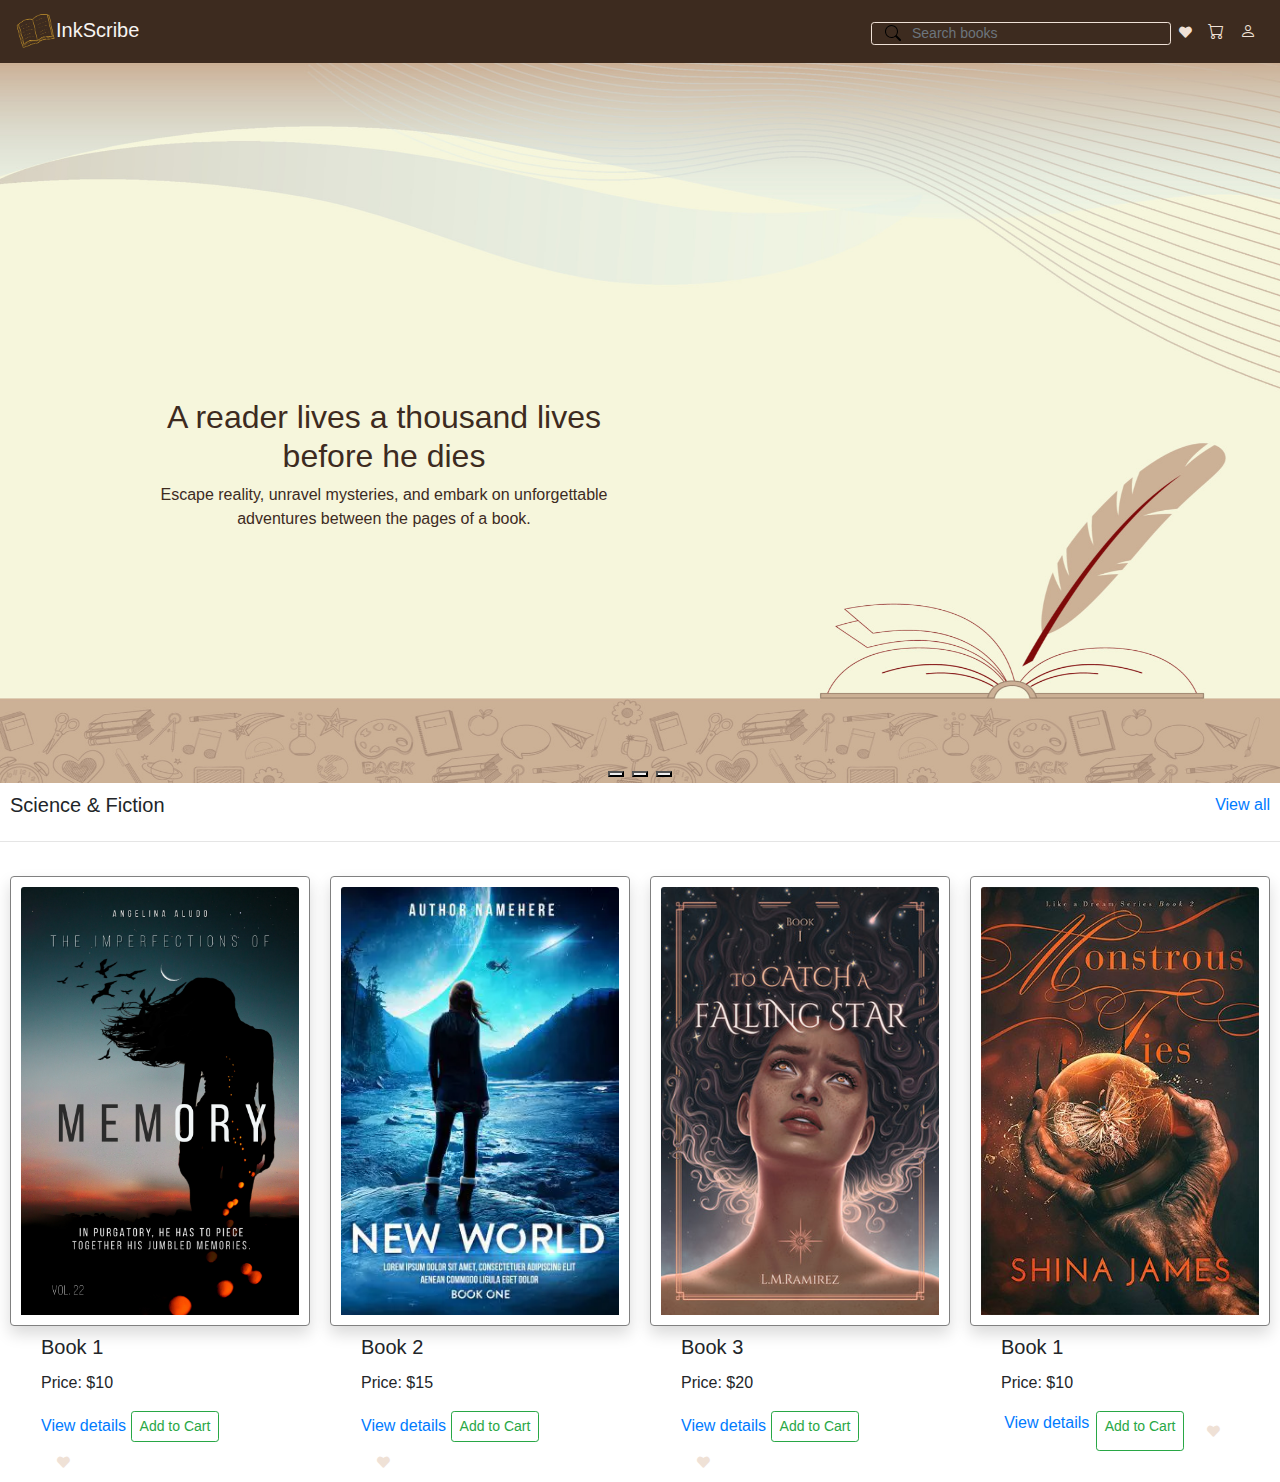
==== landing.html @ 9bfc3b3e "Updated:cards" ====
<!DOCTYPE html>
<html>
  <head>
    <title>eBook Store</title>
    <link
      rel="stylesheet"
      href="https://cdn.jsdelivr.net/npm/bootstrap-icons@1.5.0/font/bootstrap-icons.css"
    />

    <link
      rel="stylesheet"
      href="https://maxcdn.bootstrapcdn.com/bootstrap/4.5.2/css/bootstrap.min.css"
    />
    <link
      rel="stylesheet"
      href="https://cdnjs.cloudflare.com/ajax/libs/font-awesome/5.15.3/css/all.min.css"
    />
    <script src="https://ajax.googleapis.com/ajax/libs/jquery/3.5.1/jquery.min.js"></script>
    <script src="https://cdnjs.cloudflare.com/ajax/libs/popper.js/1.16.0/umd/popper.min.js"></script>
    <script src="https://maxcdn.bootstrapcdn.com/bootstrap/4.5.2/js/bootstrap.min.js"></script>
    <script src="assets/js/landing.js"></script>
    <link rel="stylesheet" href="css/landing.css" />
  </head>
  <body>
    <header>
      <nav class="navbar navbar-expand-md navbar-custom align-items-center">
        <a class="navbar-brand" href="#">
            <img src="images/bk.gif" class="navbar-image navbar-brand">InkScribe</a>
        <button
          class="navbar-toggler"
          type="button"
          data-toggle="collapse"
          data-target="#collapsibleNavbar"
        >
          <span class="navbar-toggler-icon"></span>
        </button>
        <div
          class="collapse navbar-collapse justify-content-end"
          id="collapsibleNavbar"
        >
          <ul class="navbar-nav">
            <li class="nav-item">
              <div class="dropdown">
                <form class="form-inline my-2 my-lg-0">
                  <div class="input-group mx-auto" style="width: 300px; padding-top: 10px;">
                    <input class="form-control form-control-sm align-self-center input-height input-width" type="text" placeholder="Search books" aria-label="Search">
                  </div>
                </form>
              </div>
            </li>
            <li class="nav-item">
              <a class="nav-link" href="#"
                ><i class="fas fa-heart navbar-icon navbar-icon-heart"></i
              ></a
            </li>
            <li class="nav-item">
              <a class="nav-link" href="#"
                ><i class="bi bi-cart navbar-icon navbar-icon-cart"></i
              ></a>
            </li>
            <li class="nav-item">
              <a class="nav-link" href="#"
                ><i class="bi bi-person navbar-icon navbar-icon-user"></i
              ></a>
            </li>
          </ul>
        </div>
      </nav>
    </header>
    <div id="carouselExampleCaptions" class="carousel slide" data-ride="carousel">
      <div class="carousel-indicators indicator-item">
        <button type="button" class="m-1" data-bs-target="#carouselExampleCaptions" data-bs-slide-to="0" class="active" aria-current="true" aria-label="Slide 1"></button>
        <button type="button" class="m-1" data-bs-target="#carouselExampleCaptions" data-bs-slide-to="1" aria-label="Slide 2"></button>
        <button type="button" class="m-1" data-bs-target="#carouselExampleCaptions" data-bs-slide-to="2" aria-label="Slide 3"></button>
      </div>
      <div class="carousel-inner">
        <div class="carousel-item active car-item align-content-center ">
          <img src="images/back_bk.jpg" class="d-block w-100 car-image " alt="...">
          <div class="carousel-caption  w-60 justify-content-start c-dark">
            <h2 class="c-dark">A reader lives a thousand lives before he dies</h2>
            <p class="c-dark"> Escape reality, unravel mysteries, and embark on unforgettable adventures between the pages of a book.</p>
          </div>
        </div>
        <div class="carousel-item car-item ">
          <img src="images/back_bk.jpg" class="d-block w-100 car-image " alt="...">
          <div class="carousel-caption  w-60 justify-content-start c-dark">
            <h2 class="c-dark">Bookworm's Paradise: Where imagination knows no bounds.</h2>
            <p class="c-dark">Unleash your imagination, dive into captivating stories, and experience the magic of reading. Discover a bookworm's paradise.</p>
          </div>
        </div>
        <div class="carousel-item car-item ">
          <img src="images/back_bk.jpg" class="d-block w-100 car-image" alt="...">
          <div class="carousel-caption w-60 justify-content-start c-dark">
            <h2 class="c-dark">Literary Delight: Let the words be your sweet escape.</h2>
            <p class="c-dark cl">Discover the magic of literature, where words ignite your imagination and transport you to extraordinary realms of adventure and emotion.</p>
          </div>
        </div>
      </div>
     
      </div>
    </div>
    <div class="cat-item"><h5>Science & Fiction</h5> <a href="#">View all</a></div>
    <hr>
    <div class="row no-gutters">
      <div class="col-md-3 mx-md-auto m-2">
        <div class="card shadow">
          <img src="images/book1.jpg" class="card-img-top" alt="Book 1">
          <div class="card-body">
            <h5 class="card-title">Book 1</h5>
            <p class="card-text">Price: $10</p>
            <a href="#">View details</a>
            <a href="#" class="btn btn-outline-success  btn-sm">Add to Cart</a>
             <a class="nav-link" href="#"
                ><i class="fas fa-heart navbar-icon navbar-icon-heart"></i
              ></a>
          </div>
        </div>
      </div>
      <div class="col-md-3 mx-md-auto m-2">
        <div class="card shadow">
          <img src="images/book2.webp" class="card-img-top" alt="Book 2">
          <div class="card-body">
            <h5 class="card-title">Book 2</h5>
            <p class="card-text">Price: $15</p>
            <a href="#" >View details</a>
            <a href="#" class="btn btn-outline-success  btn-sm">Add to Cart</a>
             <a class="nav-link" href="#"
                ><i class="fas fa-heart navbar-icon navbar-icon-heart"></i
              ></a>
          </div>
        </div>
      </div>
      <div class="col-md-3 mx-md-auto m-2">
        <div class="card shadow">
          <img src="images/book3.jpg" class="card-img-top" alt="Book 3">
          <div class="card-body">
            <h5 class="card-title">Book 3</h5>
            <p class="card-text">Price: $20</p>
            <a href="#" >View details</a>
            <a href="#" class="btn btn-outline-success  btn-sm">Add to Cart</a>
             <a class="nav-link" href="#"
                ><i class="fas fa-heart navbar-icon navbar-icon-heart"></i
              ></a>
          </div>
        </div>
      </div>
      <div class="col-md-3 mx-md-auto m-2">
        <div class="card shadow">
          <img src="images/book4.jpg" class="card-img-top" alt="Book 1">
          <div class="card-body">
            <h5 class="card-title">Book 1</h5>
            <p class="card-text">Price: $10</p>
            <div class="d-flex justify-content-around card-cta">
              <a href="#">View details</a>
              <a href="#" class="btn btn-outline-success btn-sm">Add to Cart</a>
              <a class="nav-link" href="#"
                ><i class="fas fa-heart navbar-icon navbar-icon-heart"></i
              ></a>
            </div>
          </div>
        </div>
      </div>
    </div>
  </body>
</html>
---- css/landing.css ----
body {
  margin: 0px;
  padding: 0px;
  box-sizing: border-box;
}
.navbar-custom {
  background-color: #3d2b1f;
  height: 7vh;
}
.navbar-custom .navbar-brand {
  color: #f7f4f2;
}
.navbar-custom .navbar-nav .nav-link {
  color: #f7f4f2;
}
.navbar-custom .navbar-nav .nav-link:hover {
  color: #f7f4f2;
}

.navbar-icon {
  color: #efe1d6;
  font-size: 1rem; /* Adjust the font size as needed */
}

.navbar-icon-heart,
.navbar-icon-cart,
.navbar-icon-user {
  transition: color 0.3s ease; /* Add transition for hover effect */
}

.navbar-icon-heart:hover,
.navbar-icon-cart:hover,
.navbar-icon-user:hover {
  color: #f7f4f2; /* Creamy white */
}
.navbar-icon-heart:hover {
  font-size: 0.8rem;
  fill: #f7f4f2;
}
.navbar-icon-heart {
  font-size: 0.8rem;
}
input.form-control {
  border: 1px solid #efe1d6;
  display: block;
  padding: 9px 2px 9px 40px;
  background: transparent
    url("data:image/svg+xml,%3Csvg xmlns='http://www.w3.org/2000/svg' width='16' height='16' class='bi bi-search navbar-icon' viewBox='0 0 16 16'%3E%3Cpath d='M11.742 10.344a6.5 6.5 0 1 0-1.397 1.398h-.001c.03.04.062.078.098.115l3.85 3.85a1 1 0 0 0 1.415-1.414l-3.85-3.85a1.007 1.007 0 0 0-.115-.1zM12 6.5a5.5 5.5 0 1 1-11 0 5.5 5.5 0 0 1 11 0z'%3E%3C/path%3E%3C/svg%3E")
    no-repeat 13px center;
}
.input-height {
  height: 23px;
}
.input-width {
  width: 80px;
}
.navbar-image {
  height: 40px;
  width: 40px;
  margin: 0px;
  padding: 0px;
}
.navbar {
  margin: 0px;
}
.car-image {
  height: 100%;
}
.car-item {
  height: 80vh;
}
.indicator-item{
  padding: 2px;
  border: 0px;
}
.c-dark{
  color:#3d2b1f;
}
.c-light{
  color:#edd0ba;
}
.c-ultraLight{
  color: #f7f4f2;
}
.carousel-caption{
  position: absolute;
  right:50%;
  bottom: 30%;
  left:10%;
  z-index: 10;
}
.h2{
  margin-bottom: 10px;
}
.card-img-top{
  height: 100%;


}
.card{
  height: 50vh;
  border: 1px gray solid;
  box-shadow: #3d2b1f;
  padding: 10px;
  margin: 10px;
}
.cat-item{
  display: flex;
  flex-direction: row;
  justify-content: space-between;
  margin: 10px;
}
.card-cta{
 flex-direction: row;
 justify-content: space-around;
 
}
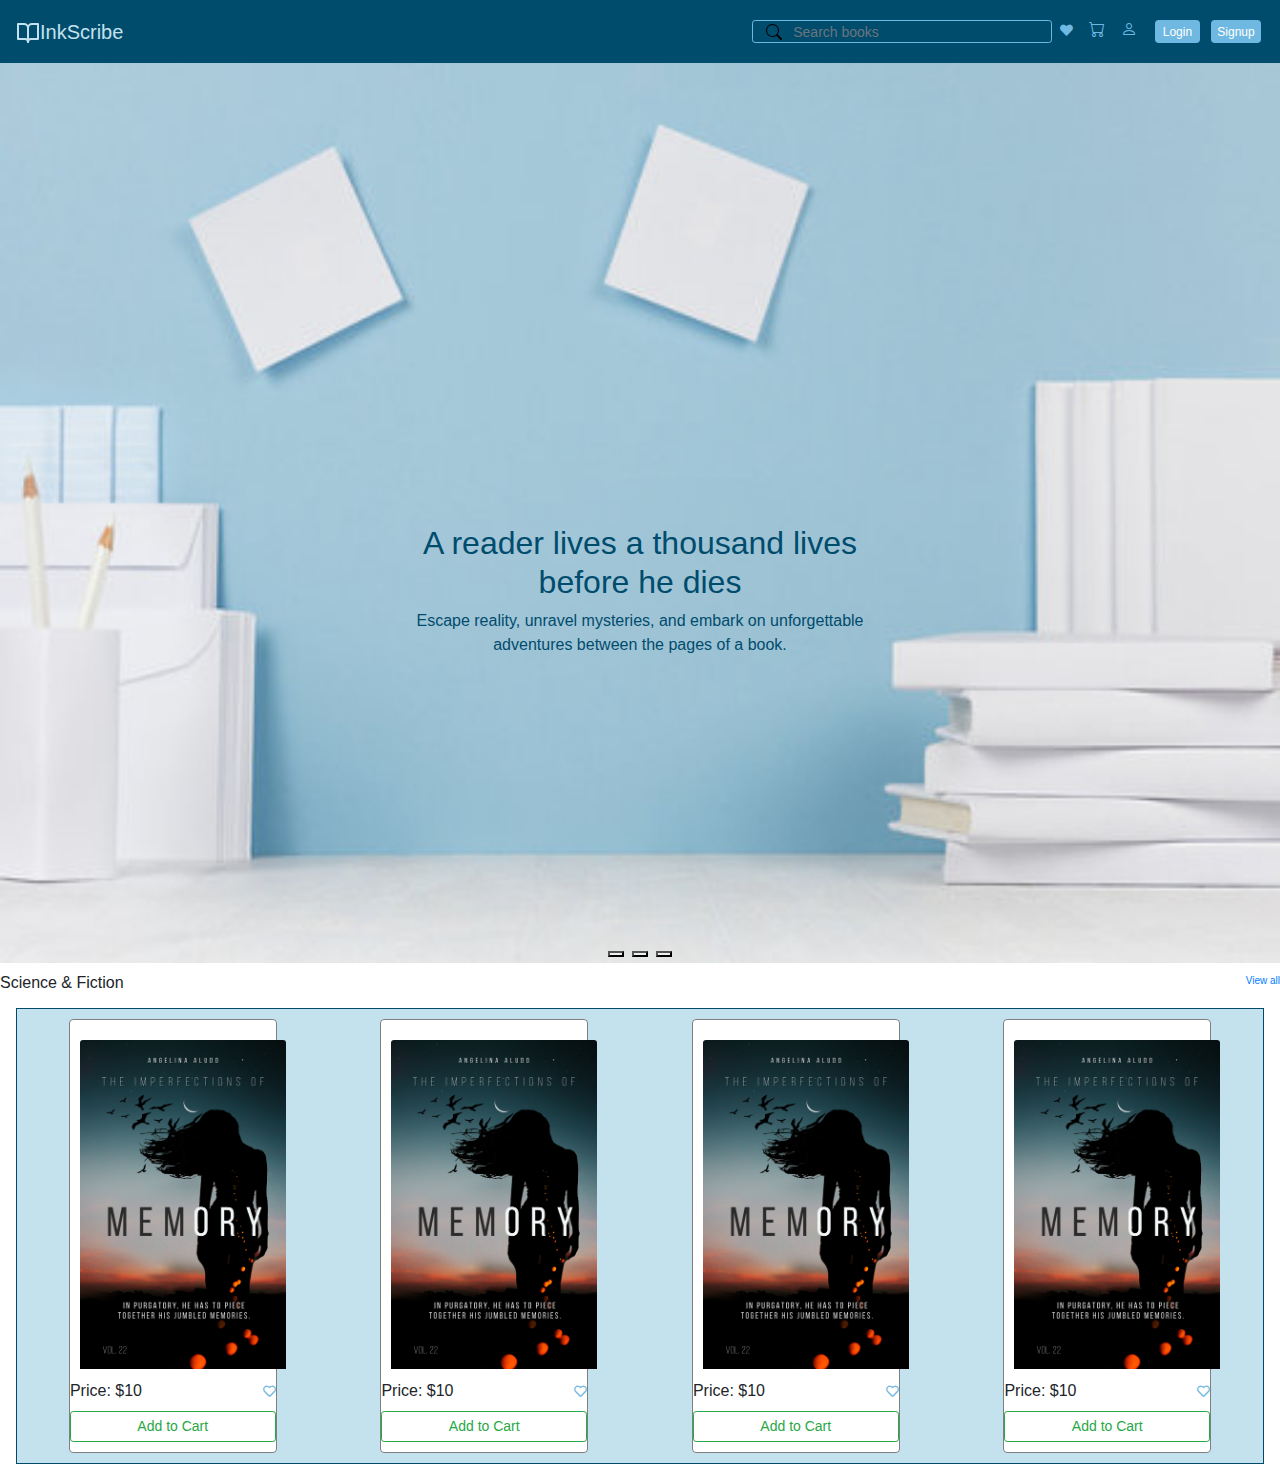
==== commit 297d9043: "Updated:cards" ====
--- a/landing.html
+++ b/landing.html
@@ -25,7 +25,7 @@
     <header>
       <nav class="navbar navbar-expand-md navbar-custom align-items-center">
         <a class="navbar-brand" href="#">
-            <img src="images/bk.gif" class="navbar-image navbar-brand">InkScribe</a>
+          <svg xmlns="http://www.w3.org/2000/svg" width="24" height="24" viewBox="0 0 24 24" fill="none" stroke="currentColor" stroke-width="2" stroke-linecap="round" stroke-linejoin="round" class="feather feather-book-open"><path d="M2 3h6a4 4 0 0 1 4 4v14a3 3 0 0 0-3-3H2z"></path><path d="M22 3h-6a4 4 0 0 0-4 4v14a3 3 0 0 1 3-3h7z"></path></svg>InkScribe</a>
         <button
           class="navbar-toggler"
           type="button"
@@ -51,7 +51,7 @@
             <li class="nav-item">
               <a class="nav-link" href="#"
                 ><i class="fas fa-heart navbar-icon navbar-icon-heart"></i
-              ></a
+              ></a>
             </li>
             <li class="nav-item">
               <a class="nav-link" href="#"
@@ -62,6 +62,12 @@
               <a class="nav-link" href="#"
                 ><i class="bi bi-person navbar-icon navbar-icon-user"></i
               ></a>
+            </li>
+            <li class="nav-item">
+                <button class="btn btn-primary navbar-btn">Login</button>
+            </li>
+            <li class="nav-item">
+                <button class="btn btn-primary navbar-btn">Signup</button>
             </li>
           </ul>
         </div>
@@ -75,91 +81,77 @@
       </div>
       <div class="carousel-inner">
         <div class="carousel-item active car-item align-content-center ">
-          <img src="images/back_bk.jpg" class="d-block w-100 car-image " alt="...">
+          <img src="images/blue_back.jpg" class="d-block w-100 car-image " alt="...">
           <div class="carousel-caption  w-60 justify-content-start c-dark">
             <h2 class="c-dark">A reader lives a thousand lives before he dies</h2>
             <p class="c-dark"> Escape reality, unravel mysteries, and embark on unforgettable adventures between the pages of a book.</p>
           </div>
         </div>
         <div class="carousel-item car-item ">
-          <img src="images/back_bk.jpg" class="d-block w-100 car-image " alt="...">
+          <img src="images/blue_back.jpg" class="d-block w-100 car-image " alt="...">
           <div class="carousel-caption  w-60 justify-content-start c-dark">
             <h2 class="c-dark">Bookworm's Paradise: Where imagination knows no bounds.</h2>
             <p class="c-dark">Unleash your imagination, dive into captivating stories, and experience the magic of reading. Discover a bookworm's paradise.</p>
           </div>
         </div>
         <div class="carousel-item car-item ">
-          <img src="images/back_bk.jpg" class="d-block w-100 car-image" alt="...">
+          <img src="images/blue_back.jpg" class="d-block w-100 car-image" alt="...">
           <div class="carousel-caption w-60 justify-content-start c-dark">
             <h2 class="c-dark">Literary Delight: Let the words be your sweet escape.</h2>
             <p class="c-dark cl">Discover the magic of literature, where words ignite your imagination and transport you to extraordinary realms of adventure and emotion.</p>
           </div>
         </div>
       </div>
-     
       </div>
     </div>
-    <div class="cat-item"><h5>Science & Fiction</h5> <a href="#">View all</a></div>
-    <hr>
+    <div class="cat-item"><h6 class="m-0">Science & Fiction</h6> <a href="#">View all</a></div>
+
+
+
+
+
     <div class="row no-gutters">
-      <div class="col-md-3 mx-md-auto m-2">
-        <div class="card shadow">
-          <img src="images/book1.jpg" class="card-img-top" alt="Book 1">
-          <div class="card-body">
-            <h5 class="card-title">Book 1</h5>
-            <p class="card-text">Price: $10</p>
-            <a href="#">View details</a>
-            <a href="#" class="btn btn-outline-success  btn-sm">Add to Cart</a>
-             <a class="nav-link" href="#"
-                ><i class="fas fa-heart navbar-icon navbar-icon-heart"></i
-              ></a>
-          </div>
+      <div class="col-md-2 mx-md-auto  col-sm-6 card">
+        <img src="images/book1.jpg" class="card-img-top" alt="Book 1">
+        <div class="d-flex justify-content-between">
+          <p class="m-0 d-inline-block">Price: $10</p>
+          <a class="nav-link d-inline-block p-0" href="#"
+              ><i class="far fa-heart navbar-icon navbar-icon-heart"></i
+            ></a>
         </div>
+          <a href="#" class="btn btn-outline-success btn-sm mt-2">Add to Cart</a> 
       </div>
-      <div class="col-md-3 mx-md-auto m-2">
-        <div class="card shadow">
-          <img src="images/book2.webp" class="card-img-top" alt="Book 2">
-          <div class="card-body">
-            <h5 class="card-title">Book 2</h5>
-            <p class="card-text">Price: $15</p>
-            <a href="#" >View details</a>
-            <a href="#" class="btn btn-outline-success  btn-sm">Add to Cart</a>
-             <a class="nav-link" href="#"
-                ><i class="fas fa-heart navbar-icon navbar-icon-heart"></i
-              ></a>
-          </div>
+      <div class="col-md-2 mx-md-auto  col-sm-6 card">
+        <img src="images/book1.jpg" class="card-img-top" alt="Book 1">
+        <div class="d-flex justify-content-between">
+          <p class="m-0 d-inline-block">Price: $10</p>
+          <a class="nav-link d-inline-block p-0" href="#"
+              ><i class="far fa-heart navbar-icon navbar-icon-heart"></i
+            ></a>
         </div>
+          <a href="#" class="btn btn-outline-success btn-sm mt-2">Add to Cart</a> 
       </div>
-      <div class="col-md-3 mx-md-auto m-2">
-        <div class="card shadow">
-          <img src="images/book3.jpg" class="card-img-top" alt="Book 3">
-          <div class="card-body">
-            <h5 class="card-title">Book 3</h5>
-            <p class="card-text">Price: $20</p>
-            <a href="#" >View details</a>
-            <a href="#" class="btn btn-outline-success  btn-sm">Add to Cart</a>
-             <a class="nav-link" href="#"
-                ><i class="fas fa-heart navbar-icon navbar-icon-heart"></i
-              ></a>
-          </div>
+      <div class="col-md-2 mx-md-auto  col-sm-6 card">
+        <img src="images/book1.jpg" class="card-img-top" alt="Book 1">
+        <div class="d-flex justify-content-between">
+          <p class="m-0 d-inline-block">Price: $10</p>
+          <a class="nav-link d-inline-block p-0" href="#"
+              ><i class="far fa-heart navbar-icon navbar-icon-heart"></i
+            ></a>
         </div>
+          <a href="#" class="btn btn-outline-success btn-sm mt-2">Add to Cart</a> 
       </div>
-      <div class="col-md-3 mx-md-auto m-2">
-        <div class="card shadow">
-          <img src="images/book4.jpg" class="card-img-top" alt="Book 1">
-          <div class="card-body">
-            <h5 class="card-title">Book 1</h5>
-            <p class="card-text">Price: $10</p>
-            <div class="d-flex justify-content-around card-cta">
-              <a href="#">View details</a>
-              <a href="#" class="btn btn-outline-success btn-sm">Add to Cart</a>
-              <a class="nav-link" href="#"
-                ><i class="fas fa-heart navbar-icon navbar-icon-heart"></i
-              ></a>
-            </div>
-          </div>
+      <div class="col-md-2 mx-md-auto  col-sm-6 card">
+        <img src="images/book1.jpg" class="card-img-top" alt="Book 1">
+        <div class="d-flex justify-content-between">
+          <p class="m-0 d-inline-block">Price: $10</p>
+          <a class="nav-link d-inline-block p-0" href="#"
+              ><i class="far fa-heart navbar-icon navbar-icon-heart"></i
+            ></a>
         </div>
+          <a href="#" class="btn btn-outline-success btn-sm mt-2">Add to Cart</a> 
       </div>
+      
     </div>
   </body>
 </html>
--- a/css/landing.css
+++ b/css/landing.css
@@ -4,21 +4,21 @@
   box-sizing: border-box;
 }
 .navbar-custom {
-  background-color: #3d2b1f;
+  background-color: #004C6D;
   height: 7vh;
 }
 .navbar-custom .navbar-brand {
-  color: #f7f4f2;
+  color:  #C4E1EE;
 }
 .navbar-custom .navbar-nav .nav-link {
-  color: #f7f4f2;
+  color:  #C4E1EE;
 }
 .navbar-custom .navbar-nav .nav-link:hover {
-  color: #f7f4f2;
+  color:  #C4E1EE;
 }
 
 .navbar-icon {
-  color: #efe1d6;
+  color:  #6FB8E1;
   font-size: 1rem; /* Adjust the font size as needed */
 }
 
@@ -31,17 +31,17 @@
 .navbar-icon-heart:hover,
 .navbar-icon-cart:hover,
 .navbar-icon-user:hover {
-  color: #f7f4f2; /* Creamy white */
+  color:  #C4E1EE; /* Creamy white */
 }
 .navbar-icon-heart:hover {
   font-size: 0.8rem;
-  fill: #f7f4f2;
+  fill:  #C4E1EE;
 }
 .navbar-icon-heart {
   font-size: 0.8rem;
 }
 input.form-control {
-  border: 1px solid #efe1d6;
+  border: 1px solid  #6FB8E1;
   display: block;
   padding: 9px 2px 9px 40px;
   background: transparent
@@ -65,28 +65,29 @@
 }
 .car-image {
   height: 100%;
+  width: 100%;
 }
 .car-item {
-  height: 80vh;
+  height: 100vh;
 }
 .indicator-item{
   padding: 2px;
   border: 0px;
 }
 .c-dark{
-  color:#3d2b1f;
+  color:#004C6D;
 }
 .c-light{
-  color:#edd0ba;
+  color: #6FB8E1;
 }
 .c-ultraLight{
-  color: #f7f4f2;
+  color:  #C4E1EE;
 }
 .carousel-caption{
   position: absolute;
-  right:50%;
+  right:30%;
   bottom: 30%;
-  left:10%;
+  left:30%;
   z-index: 10;
 }
 .h2{
@@ -94,24 +95,59 @@
 }
 .card-img-top{
   height: 100%;
+  width: 100%;
+  margin: 10px;
 
 
 }
 .card{
-  height: 50vh;
+  height: fit-content;
   border: 1px gray solid;
-  box-shadow: #3d2b1f;
+  box-shadow: #004C6D;
   padding: 10px;
   margin: 10px;
+  background-color: #FFF;
 }
 .cat-item{
   display: flex;
   flex-direction: row;
   justify-content: space-between;
-  margin: 10px;
+  margin-top: 10px;
+  font-size: x-small;
 }
 .card-cta{
  flex-direction: row;
  justify-content: space-around;
  
+}
+.navbar-btn {
+  height: 23px;
+  width: 80%;
+  font-size: 12px;
+  margin: 10px;
+  padding: 3px;
+  background-color: #6FB8E1;
+  border: none;
+  color: #FFF;
+  justify-content: center;
+  align-items: center;
+}
+.navbar-btn:hover {
+  height: 23px;
+  width: 80%;
+  font-size: 12px;
+  margin: 10px;
+  padding: 3px;
+  background-color: #C4E1EE;
+  border: none;
+  color: #FFF;
+  justify-content: center;
+  align-items: center;
+}
+
+.row{
+  background-color: #C4E1EE;
+  margin:1rem;
+  border:#004C6D 1px solid;
+
 }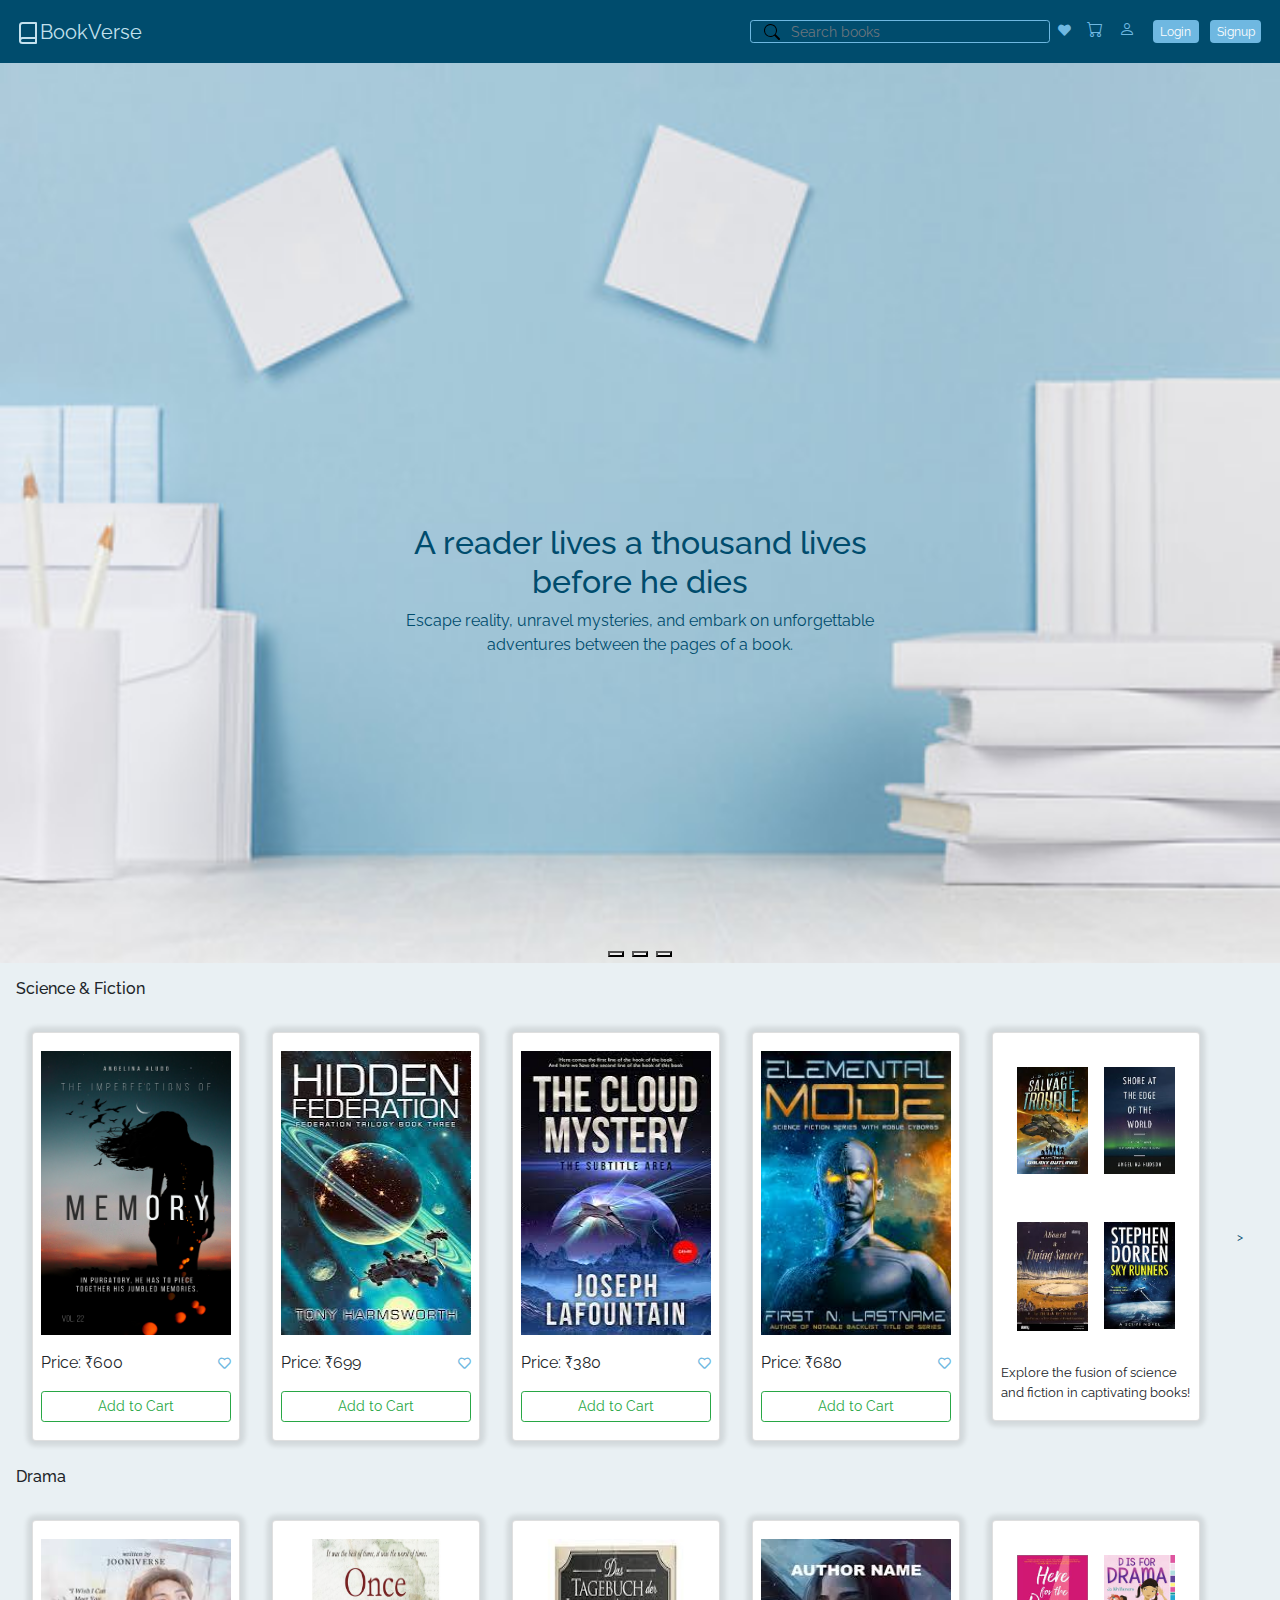
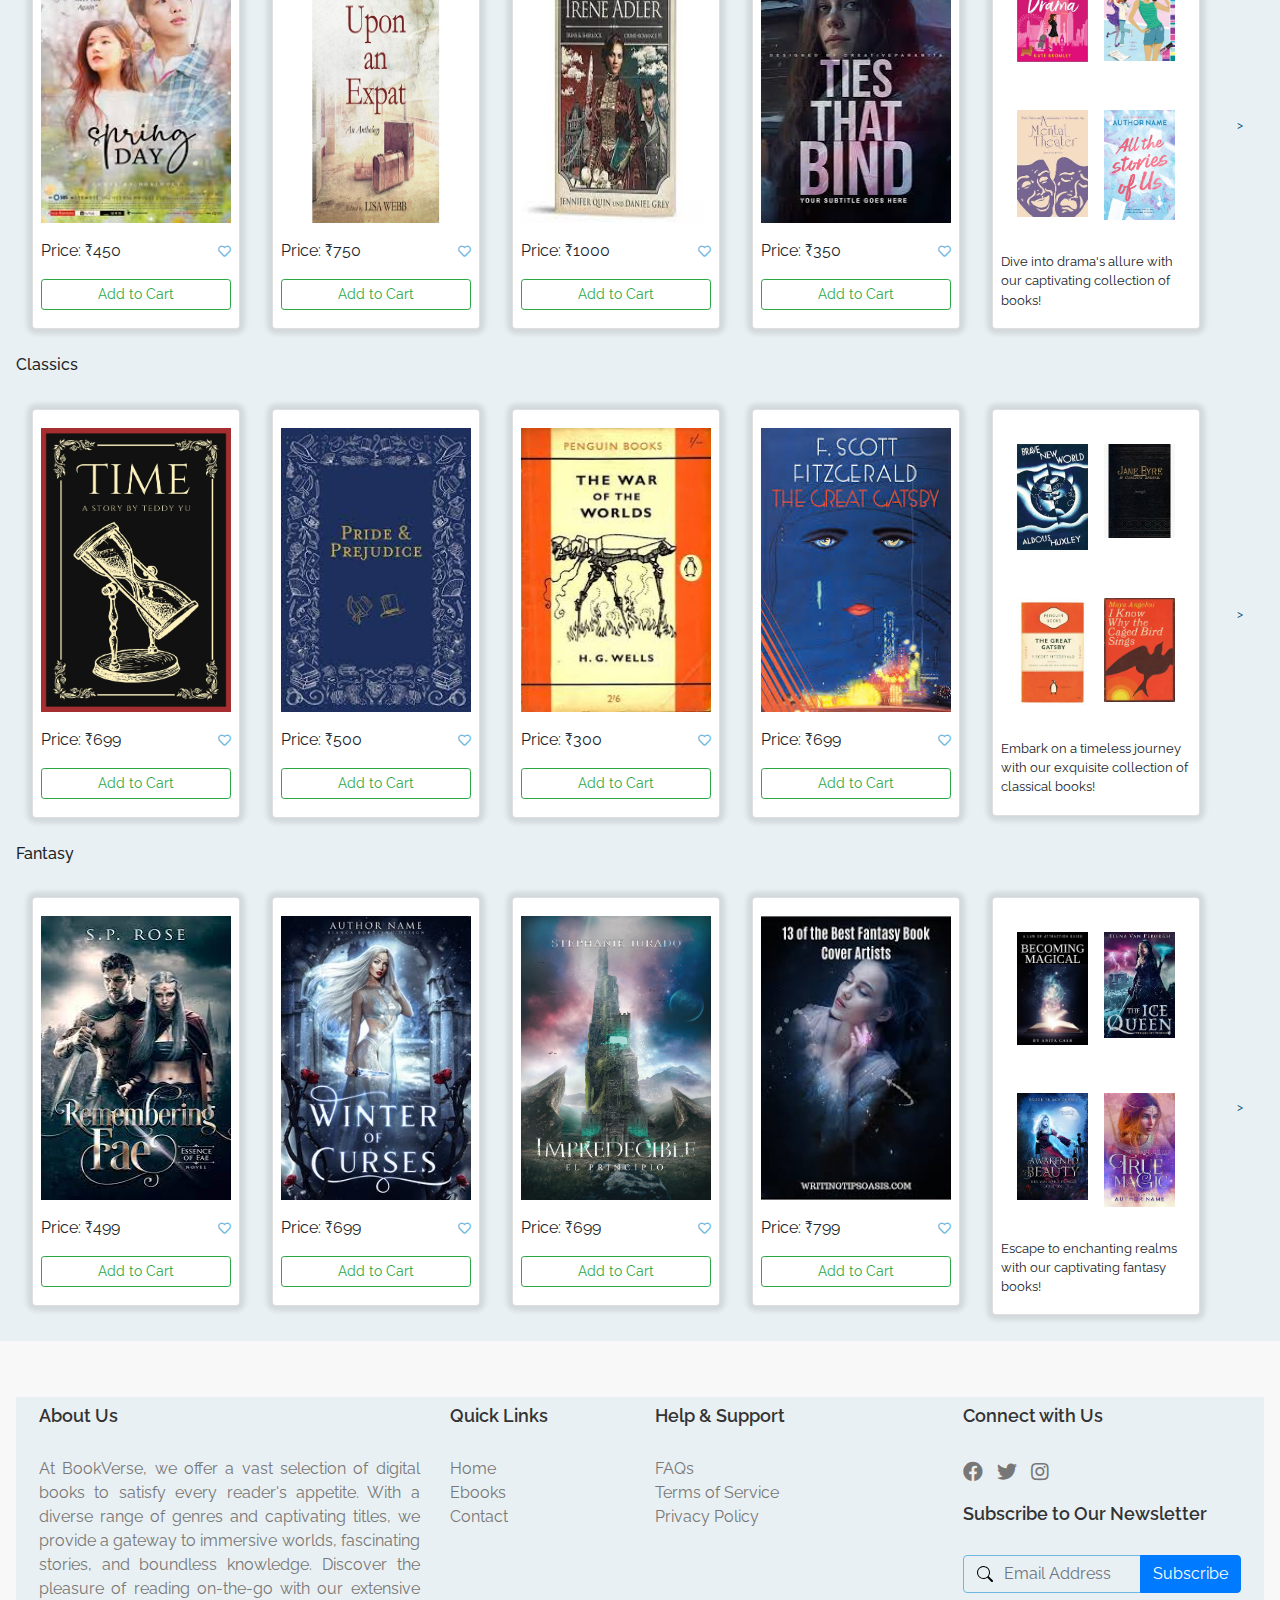
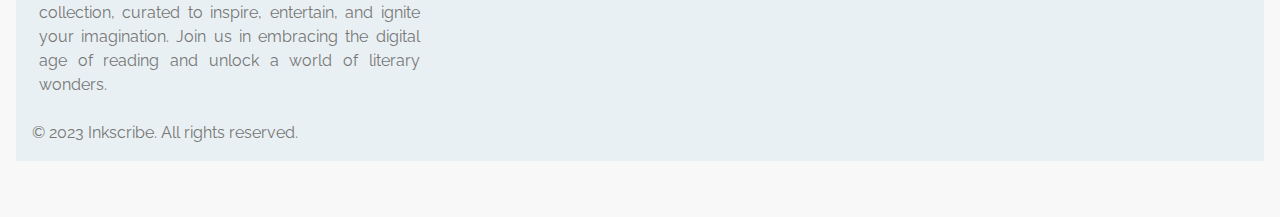
==== commit 54275f69: "Update: cards" ====
--- a/landing.html
+++ b/landing.html
@@ -1,7 +1,7 @@
 <!DOCTYPE html>
 <html>
   <head>
-    <title>eBook Store</title>
+    <title>BookVerse: Your Digital Library</title>
     <link
       rel="stylesheet"
       href="https://cdn.jsdelivr.net/npm/bootstrap-icons@1.5.0/font/bootstrap-icons.css"
@@ -20,12 +20,14 @@
     <script src="https://maxcdn.bootstrapcdn.com/bootstrap/4.5.2/js/bootstrap.min.js"></script>
     <script src="assets/js/landing.js"></script>
     <link rel="stylesheet" href="css/landing.css" />
+    <link rel="icon" type="image/x-icon" href="images/book.svg">
+
   </head>
   <body>
     <header>
-      <nav class="navbar navbar-expand-md navbar-custom align-items-center">
+      <nav class="navbar navbar-expand-md navbar-custom align-items-center sticky-top">
         <a class="navbar-brand" href="#">
-          <svg xmlns="http://www.w3.org/2000/svg" width="24" height="24" viewBox="0 0 24 24" fill="none" stroke="currentColor" stroke-width="2" stroke-linecap="round" stroke-linejoin="round" class="feather feather-book-open"><path d="M2 3h6a4 4 0 0 1 4 4v14a3 3 0 0 0-3-3H2z"></path><path d="M22 3h-6a4 4 0 0 0-4 4v14a3 3 0 0 1 3-3h7z"></path></svg>InkScribe</a>
+          <svg xmlns="http://www.w3.org/2000/svg" width="24" height="24" viewBox="0 0 24 24" fill="none" stroke="currentColor" stroke-width="2" stroke-linecap="round" stroke-linejoin="round" class="feather feather-book"><path d="M4 19.5A2.5 2.5 0 0 1 6.5 17H20"></path><path d="M6.5 2H20v20H6.5A2.5 2.5 0 0 1 4 19.5v-15A2.5 2.5 0 0 1 6.5 2z"></path></svg>BookVerse</a>
         <button
           class="navbar-toggler"
           type="button"
@@ -64,10 +66,10 @@
               ></a>
             </li>
             <li class="nav-item">
-                <button class="btn btn-primary navbar-btn">Login</button>
-            </li>
-            <li class="nav-item">
-                <button class="btn btn-primary navbar-btn">Signup</button>
+                <button class="btn btn-primary navbar-btn" data-target="#login_modal" data-toggle="modal">Login</button>
+            </li>
+            <li class="nav-item">
+                <button class="btn btn-primary navbar-btn" data-target="#signup_modal" data-toggle="modal">Signup</button>
             </li>
           </ul>
         </div>
@@ -104,54 +106,288 @@
       </div>
       </div>
     </div>
-    <div class="cat-item"><h6 class="m-0">Science & Fiction</h6> <a href="#">View all</a></div>
 
 
-
-
-
-    <div class="row no-gutters">
-      <div class="col-md-2 mx-md-auto  col-sm-6 card">
-        <img src="images/book1.jpg" class="card-img-top" alt="Book 1">
-        <div class="d-flex justify-content-between">
-          <p class="m-0 d-inline-block">Price: $10</p>
-          <a class="nav-link d-inline-block p-0" href="#"
-              ><i class="far fa-heart navbar-icon navbar-icon-heart"></i
-            ></a>
-        </div>
-          <a href="#" class="btn btn-outline-success btn-sm mt-2">Add to Cart</a> 
-      </div>
-      <div class="col-md-2 mx-md-auto  col-sm-6 card">
-        <img src="images/book1.jpg" class="card-img-top" alt="Book 1">
-        <div class="d-flex justify-content-between">
-          <p class="m-0 d-inline-block">Price: $10</p>
-          <a class="nav-link d-inline-block p-0" href="#"
-              ><i class="far fa-heart navbar-icon navbar-icon-heart"></i
-            ></a>
-        </div>
-          <a href="#" class="btn btn-outline-success btn-sm mt-2">Add to Cart</a> 
-      </div>
-      <div class="col-md-2 mx-md-auto  col-sm-6 card">
-        <img src="images/book1.jpg" class="card-img-top" alt="Book 1">
-        <div class="d-flex justify-content-between">
-          <p class="m-0 d-inline-block">Price: $10</p>
-          <a class="nav-link d-inline-block p-0" href="#"
-              ><i class="far fa-heart navbar-icon navbar-icon-heart"></i
-            ></a>
-        </div>
-          <a href="#" class="btn btn-outline-success btn-sm mt-2">Add to Cart</a> 
-      </div>
-      <div class="col-md-2 mx-md-auto  col-sm-6 card">
-        <img src="images/book1.jpg" class="card-img-top" alt="Book 1">
-        <div class="d-flex justify-content-between">
-          <p class="m-0 d-inline-block">Price: $10</p>
-          <a class="nav-link d-inline-block p-0" href="#"
-              ><i class="far fa-heart navbar-icon navbar-icon-heart"></i
-            ></a>
-        </div>
-          <a href="#" class="btn btn-outline-success btn-sm mt-2">Add to Cart</a> 
-      </div>
+    <div class="cat-item ml-3 mr-3 mt-3 mb-0"><h6>Science & Fiction</h6></div>
+    <div id="cardContainersf">
+    <div class="row no-gutters border-0">
+      <div class="col-md-2 mx-md-auto  col-sm-6 card">
+        <img src="img_sf/book1.jpg" class="card-img-top p-2 m-0" alt="Book 1">
+        <div class="d-flex justify-content-between p-2">
+          <p class="m-0 d-inline-block">Price:   ₹600</p>
+          <a class="nav-link d-inline-block p-0" href="#"
+              ><i class="far fa-heart navbar-icon navbar-icon-heart"></i
+            ></a>
+        </div>
+          <a href="#" class="btn btn-outline-success btn-sm mt-2 m-2">Add to Cart</a> 
+      </div>
+      <div class="col-md-2 mx-md-auto  col-sm-6 card">
+        <img src="img_sf/sf2.jpeg" class="card-img-top p-2 m-0" alt="Book 1">
+        <div class="d-flex justify-content-between p-2">
+          <p class="m-0 d-inline-block">Price:   ₹699</p>
+          <a class="nav-link d-inline-block p-0" href="#"
+              ><i class="far fa-heart navbar-icon navbar-icon-heart"></i
+            ></a>
+        </div>
+          <a href="#" class="btn btn-outline-success btn-sm mt-2 m-2">Add to Cart</a> 
+      </div>
+      <div class="col-md-2 mx-md-auto  col-sm-6 card">
+        <img src="img_sf/sf3.jpeg" class="card-img-top p-2 m-0" alt="Book 1">
+        <div class="d-flex justify-content-between p-2">
+          <p class="m-0 d-inline-block">Price:   ₹380</p>
+          <a class="nav-link d-inline-block p-0" href="#"
+              ><i class="far fa-heart navbar-icon navbar-icon-heart"></i
+            ></a>
+        </div>
+          <a href="#" class="btn btn-outline-success btn-sm mt-2 m-2">Add to Cart</a> 
+      </div>
+      <div class="col-md-2 mx-md-auto  col-sm-6 card ">
+        <img src="img_sf/sf4.jpeg" class="card-img-top p-2 m-0" alt="Book 1">
+        <div class="d-flex justify-content-between p-2">
+          <p class="m-0 d-inline-block">Price:   ₹680</p>
+          <a class="nav-link d-inline-block p-0" href="#"
+              ><i class="far fa-heart navbar-icon navbar-icon-heart"></i
+            ></a>
+        </div>
+          <a href="#" class="btn btn-outline-success btn-sm mt-2 m-2">Add to Cart</a> 
+      </div>
+      <div class="col-md-2 mx-md-auto  col-sm-6 card">
+        <div class="row bg-white">
+        <img src="img_sf/sf51.jpeg" class="card-img-top p-2 m-0 h-25 w-50 col-md-6" alt="Book 1">
+        <img src="img_sf/sf52.jpeg" class="card-img-top p-2 m-0 h-25 w-50 col-md-6" alt="Book 1">
+      </div>
+      <div class="row bg-white">
+        <img src="img_sf/sf53.jpeg" class="card-img-top p-2 m-0 h-25 w-50 col-md-6" alt="Book 1">
+        <img src="img_sf/sf55.jpeg" class="card-img-top p-2 m-0 h-25 w-50 col-md-6" alt="Book 1">
+      </div>
+      <p class="m-0 d-block small p-2">Explore the fusion of science and fiction in captivating books!</p>
       
-    </div>
+      </div><div class="d-flex justify-content-between pl-2 pr-2">
+        <button class="btn btn-primary navbar-btn align-self-center transparent-bg" id ="viewMoresf" class="small">></button>
+      </div>
+    </div>
+  </div>
+    <div class="cat-item ml-3 mr-3 mt-3 mb-0"><h6>Drama</h6></div>
+    <div id="cardContainerdr">
+    <div  class="row no-gutters border-0">
+      <div class="col-md-2 mx-md-auto  col-sm-6 card">
+        <img src="img_dr/dr51.jpeg" class="card-img-top p-2 m-0" alt="Book 1">
+        <div class="d-flex justify-content-between p-2">
+          <p class="m-0 d-inline-block">Price:   ₹450</p>
+          <a class="nav-link d-inline-block p-0" href="#"
+              ><i class="far fa-heart navbar-icon navbar-icon-heart"></i
+            ></a>
+        </div>
+          <a href="#" class="btn btn-outline-success btn-sm mt-2 m-2">Add to Cart</a> 
+      </div>
+      <div class="col-md-2 mx-md-auto  col-sm-6 card">
+        <img src="img_dr/dr1.jpeg" class="card-img-top p-2 m-0" alt="Book 1">
+        <div class="d-flex justify-content-between p-2">
+          <p class="m-0 d-inline-block">Price:   ₹750</p>
+          <a class="nav-link d-inline-block p-0" href="#"
+              ><i class="far fa-heart navbar-icon navbar-icon-heart"></i
+            ></a>
+        </div>
+          <a href="#" class="btn btn-outline-success btn-sm mt-2 m-2">Add to Cart</a> 
+      </div>
+      <div class="col-md-2 mx-md-auto  col-sm-6 card">
+        <img src="img_dr/dr2.jpeg" class="card-img-top p-2 m-0" alt="Book 1">
+        <div class="d-flex justify-content-between p-2">
+          <p class="m-0 d-inline-block">Price:   ₹1000</p>
+          <a class="nav-link d-inline-block p-0" href="#"
+              ><i class="far fa-heart navbar-icon navbar-icon-heart"></i
+            ></a>
+        </div>
+          <a href="#" class="btn btn-outline-success btn-sm mt-2 m-2">Add to Cart</a> 
+      </div>
+      <div class="col-md-2 mx-md-auto  col-sm-6 card ">
+        <img src="img_dr/dr54.jpeg" class="card-img-top p-2 m-0" alt="Book 1">
+        <div class="d-flex justify-content-between p-2">
+          <p class="m-0 d-inline-block">Price:   ₹350</p>
+          <a class="nav-link d-inline-block p-0" href="#"
+              ><i class="far fa-heart navbar-icon navbar-icon-heart"></i
+            ></a>
+        </div>
+          <a href="#" class="btn btn-outline-success btn-sm mt-2 m-2">Add to Cart</a> 
+      </div>
+      <div class="col-md-2 mx-md-auto  col-sm-6 card">
+        <div class="row bg-white">
+        <img src="img_dr/dr52.jpeg" class="card-img-top p-2 m-0 h-25 w-50 col-md-6" alt="Book 1">
+        <img src="img_dr/dr53.jpeg" class="card-img-top p-2 m-0 h-25 w-50 col-md-6" alt="Book 1">
+      </div>
+      <div class="row bg-white">
+        <img src="img_dr/dr3.jpeg" class="card-img-top p-2 m-0 h-25 w-50 col-md-6" alt="Book 1">
+        <img src="img_dr/dr4.jpg" class="card-img-top p-2 m-0 h-25 w-50 col-md-6" alt="Book 1">
+      </div>
+      <p class="m-0 d-block small p-2">Dive into drama's allure with our captivating collection of books!</p>
+       
+      </div> <div class="d-flex justify-content-between pl-2 pr-2">
+          <button class="btn btn-primary navbar-btn align-self-center transparent-bg" id ="viewMoredr" class="small">></button>
+        </div>
+    </div>
+  </div>
+    <div class="cat-item ml-3 mr-3 mt-3 mb-0"><h6>Classics</h6></div>
+    <div id="cardContainercl">
+    <div class="row no-gutters border-0">
+      <div class="col-md-2 mx-md-auto  col-sm-6 card">
+        <img src="img_cl/cl1.webp" class="card-img-top p-2 m-0" alt="Book 1">
+        <div class="d-flex justify-content-between p-2">
+          <p class="m-0 d-inline-block">Price:   ₹699</p>
+          <a class="nav-link d-inline-block p-0" href="#"
+              ><i class="far fa-heart navbar-icon navbar-icon-heart"></i
+            ></a>
+        </div>
+          <a href="#" class="btn btn-outline-success btn-sm mt-2 m-2">Add to Cart</a> 
+      </div>
+      <div class="col-md-2 mx-md-auto  col-sm-6 card">
+        <img src="img_cl/cl2.jpeg" class="card-img-top p-2 m-0" alt="Book 1">
+        <div class="d-flex justify-content-between p-2">
+          <p class="m-0 d-inline-block">Price:   ₹500</p>
+          <a class="nav-link d-inline-block p-0" href="#"
+              ><i class="far fa-heart navbar-icon navbar-icon-heart"></i
+            ></a>
+        </div>
+          <a href="#" class="btn btn-outline-success btn-sm mt-2 m-2">Add to Cart</a> 
+      </div>
+      <div class="col-md-2 mx-md-auto  col-sm-6 card">
+        <img src="img_cl/cl3.jpeg" class="card-img-top p-2 m-0" alt="Book 1">
+        <div class="d-flex justify-content-between p-2">
+          <p class="m-0 d-inline-block">Price:   ₹300</p>
+          <a class="nav-link d-inline-block p-0" href="#"
+              ><i class="far fa-heart navbar-icon navbar-icon-heart"></i
+            ></a>
+        </div>
+          <a href="#" class="btn btn-outline-success btn-sm mt-2 m-2">Add to Cart</a> 
+      </div>
+      <div class="col-md-2 mx-md-auto  col-sm-6 card ">
+        <img src="img_cl/cl4.jpeg" class="card-img-top p-2 m-0" alt="Book 1">
+        <div class="d-flex justify-content-between p-2">
+          <p class="m-0 d-inline-block">Price:   ₹699</p>
+          <a class="nav-link d-inline-block p-0" href="#"
+              ><i class="far fa-heart navbar-icon navbar-icon-heart"></i
+            ></a>
+        </div>
+          <a href="#" class="btn btn-outline-success btn-sm mt-2 m-2">Add to Cart</a> 
+      </div>
+      <div class="col-md-2 mx-md-auto  col-sm-6 card">
+        <div class="row bg-white">
+        <img src="img_cl/cl51.jpg" class="card-img-top p-2 m-0 h-25 w-50 col-md-6" alt="Book 1">
+        <img src="img_cl/cl52.jpeg" class="card-img-top p-2 m-0 h-25 w-50 col-md-6" alt="Book 1">
+      </div>
+      <div class="row bg-white">
+        <img src="img_cl/cl53.jpeg" class="card-img-top p-2 m-0 h-25 w-50 col-md-6" alt="Book 1">
+        <img src="img_cl/cl54.jpeg" class="card-img-top p-2 m-0 h-25 w-50 col-md-6" alt="Book 1">
+      </div>
+      <p class="m-0 d-block small p-2">Embark on a timeless journey with our exquisite collection of classical books!</p>
+      </div>
+      <div class="d-flex justify-content-between pl-2 pr-2">
+        <button class="btn btn-outline-primary navbar-btn align-self-center transparent-bg" id ="viewMorecl" class="small">></button>
+      </div>
+    </div>
+  </div>
+    <div class="cat-item ml-3 mr-3 mt-3 mb-0"><h6>Fantasy</h6></div>
+    <div id="cardContainerfs">
+    <div class="row no-gutters border-0">
+  <div class="col-md-2 mx-md-auto  col-sm-6 card">
+    <img src="img_fs/fs54.jpeg" class="card-img-top p-2 m-0" alt="Book 1">
+    <div class="d-flex justify-content-between p-2">
+      <p class="m-0 d-inline-block">Price:   ₹499</p>
+      <a class="nav-link d-inline-block p-0" href="#"
+          ><i class="far fa-heart navbar-icon navbar-icon-heart"></i
+        ></a>
+    </div>
+      <a href="#" class="btn btn-outline-success btn-sm mt-2 m-2">Add to Cart</a> 
+  </div>
+  <div class="col-md-2 mx-md-auto  col-sm-6 card">
+    <img src="img_fs/fs2.jpg" class="card-img-top p-2 m-0" alt="Book 1">
+    <div class="d-flex justify-content-between p-2">
+      <p class="m-0 d-inline-block">Price:   ₹699</p>
+      <a class="nav-link d-inline-block p-0" href="#"
+          ><i class="far fa-heart navbar-icon navbar-icon-heart"></i
+        ></a>
+    </div>
+      <a href="#" class="btn btn-outline-success btn-sm mt-2 m-2">Add to Cart</a> 
+  </div>
+  <div class="col-md-2 mx-md-auto  col-sm-6 card">
+    <img src="img_fs/fs3.jpg" class="card-img-top p-2 m-0" alt="Book 1">
+    <div class="d-flex justify-content-between p-2">
+      <p class="m-0 d-inline-block">Price:   ₹699</p>
+      <a class="nav-link d-inline-block p-0" href="#"
+          ><i class="far fa-heart navbar-icon navbar-icon-heart"></i
+        ></a>
+    </div>
+      <a href="#" class="btn btn-outline-success btn-sm mt-2 m-2">Add to Cart</a> 
+  </div>
+  <div class="col-md-2 mx-md-auto  col-sm-6 card ">
+    <img src="img_fs/fs4.jpeg" class="card-img-top p-2 m-0" alt="Book 1">
+    <div class="d-flex justify-content-between p-2">
+      <p class="m-0 d-inline-block">Price:   ₹799</p>
+      <a class="nav-link d-inline-block p-0" href="#"
+          ><i class="far fa-heart navbar-icon navbar-icon-heart"></i
+        ></a>
+    </div>
+      <a href="#" class="btn btn-outline-success btn-sm mt-2 m-2">Add to Cart</a> 
+  </div>
+  <div class="col-md-2 mx-md-auto  col-sm-6 card">
+    <div class="row bg-white">
+    <img src="img_fs/fs51.jpeg" class="card-img-top p-2 m-0 h-25 w-50 col-md-6" alt="Book 1">
+    <img src="img_fs/fs1.jpeg" class="card-img-top p-2 m-0 h-25 w-50 col-md-6" alt="Book 1">
+  </div>
+  <div class="row bg-white">
+    <img src="img_fs/fs52.jpeg" class="card-img-top p-2 m-0 h-25 w-50 col-md-6" alt="Book 1">
+    <img src="img_fs/fs53.jpeg" class="card-img-top p-2 m-0 h-25 w-50 col-md-6" alt="Book 1">
+  </div>
+  <p class="m-0 d-block small p-2">Escape to enchanting realms with our captivating fantasy books!</p>
+ 
+  </div> <div class="d-flex justify-content-between pl-2 pr-2">
+    <button class="btn btn-primary navbar-btn align-self-center transparent-bg" id ="viewMorefs" >></button>
+  </div>
+</div>
+</div>
+    <footer class="footer">
+      <div class="cont">
+        <div class="row p-2 border-0">
+          <div class="col-md-4 col-sm-6">
+            <h4>About Us</h4>
+            <p class="text-justify">At BookVerse, we offer a vast selection of digital books to satisfy every reader's appetite. With a diverse range of genres and captivating titles, we provide a gateway to immersive worlds, fascinating stories, and boundless knowledge. Discover the pleasure of reading on-the-go with our extensive collection, curated to inspire, entertain, and ignite your imagination. Join us in embracing the digital age of reading and unlock a world of literary wonders.</p>
+          </div>
+          <div class="col-md-2 col-sm-6">
+            <h4>Quick Links</h4>
+            <ul class="list-unstyled">
+              <li><a href="#">Home</a></li>
+              <li><a href="#">Ebooks</a></li>
+              <li><a href="#">Contact</a></li>
+            </ul>
+          </div>
+          <div class="col-md-3 col-sm-6">
+            <h4>Help & Support</h4>
+            <ul class="list-unstyled">
+              <li><a href="#">FAQs</a></li>
+              <li><a href="#">Terms of Service</a></li>
+              <li><a href="#">Privacy Policy</a></li>
+            </ul>
+          </div>
+          <div class="col-md-3 col-sm-6">
+            <h4>Connect with Us</h4>
+            <ul class="list-inline social-icons">
+              <li><a href="#"><i class="fab fa-facebook"></i></a></li>
+              <li><a href="#"><i class="fab fa-twitter"></i></a></li>
+              <li><a href="#"><i class="fab fa-instagram"></i></a></li>
+            </ul>
+            <h4>Subscribe to Our Newsletter</h4>
+            <form>
+              <div class="input-group">
+                <input type="email" class="form-control" placeholder="Email Address">
+                <div class="input-group-append">
+                  <button type="submit" class="btn btn-primary">Subscribe</button>
+                </div>
+              </div>
+            </form>
+          </div>
+          <p class="text-center m-2 d-block justify-self-center">&copy; 2023 Inkscribe. All rights reserved.</p>
+        </div>
+      </div>
+    </footer>
+    
   </body>
 </html>
--- a/css/landing.css
+++ b/css/landing.css
@@ -1,7 +1,19 @@
+/* Import Raleway font from Google Fonts */
+@import url('https://fonts.googleapis.com/css2?family=Raleway:wght@300;400;500;700&display=swap');
+
+/* Apply Raleway as the font-family for the body */
+body {
+  font-family: 'Raleway', sans-serif;
+}
+
+
 body {
   margin: 0px;
   padding: 0px;
   box-sizing: border-box;
+  background-color:#e9f0f3;
+  background-size: cover;
+   
 }
 .navbar-custom {
   background-color: #004C6D;
@@ -94,19 +106,16 @@
   margin-bottom: 10px;
 }
 .card-img-top{
-  height: 100%;
+  height: 300px;
   width: 100%;
   margin: 10px;
-
-
 }
 .card{
   height: fit-content;
-  border: 1px gray solid;
-  box-shadow: #004C6D;
   padding: 10px;
   margin: 10px;
   background-color: #FFF;
+  box-shadow: 0 0 5px 5px rgba(0, 0, 0, 0.1);
 }
 .cat-item{
   display: flex;
@@ -146,8 +155,89 @@
 }
 
 .row{
-  background-color: #C4E1EE;
   margin:1rem;
-  border:#004C6D 1px solid;
-
-}+  border: 0;
+  background-color:#e9f0f3;
+}
+.footer {
+  background-color: #f8f8f8;
+  padding: 40px 0;
+}
+
+.footer h4 {
+  color: #333;
+  font-size: 18px;
+  font-weight: 600;
+  margin-bottom: 30px;
+}
+
+.footer p {
+  color: #777;
+}
+
+.footer ul.list-unstyled li a {
+  color: #777;
+  text-decoration: none;
+}
+
+.footer ul.list-unstyled li a:hover {
+  color: #333;
+}
+
+.footer .social-icons li {
+  display: inline-block;
+  margin-right: 10px;
+}
+
+.footer .social-icons li a {
+  color: #777;
+  font-size: 20px;
+}
+
+.footer .social-icons li a:hover {
+  color: #333;
+}
+
+.footer form .input-group {
+  margin-top: 10px;
+}
+
+.footer form .input-group-append button {
+  border-top-left-radius: 0;
+  border-bottom-left-radius: 0;
+}
+.transparent-bg {
+  background-color: transparent !important;
+  color: #004C6D;
+}
+.slide-in-right {
+  animation: slide-in 0.5s ease-in;
+}
+
+.slide-out- {
+  animation: slide-out 0.5s ease-out;
+}
+
+@keyframes slide-in {
+  0% {
+    transform: translateX(0%);
+    opacity: 0;
+  }
+  100% {
+    transform: translateX(100%);
+    opacity: 1;
+  }
+}
+
+@keyframes slide-out {
+  0% {
+    transform: translateX(0%);
+    opacity: 1;
+  }
+  100% {
+    transform: translateX(-100%);
+    opacity: 0;
+  }
+}
+
+
